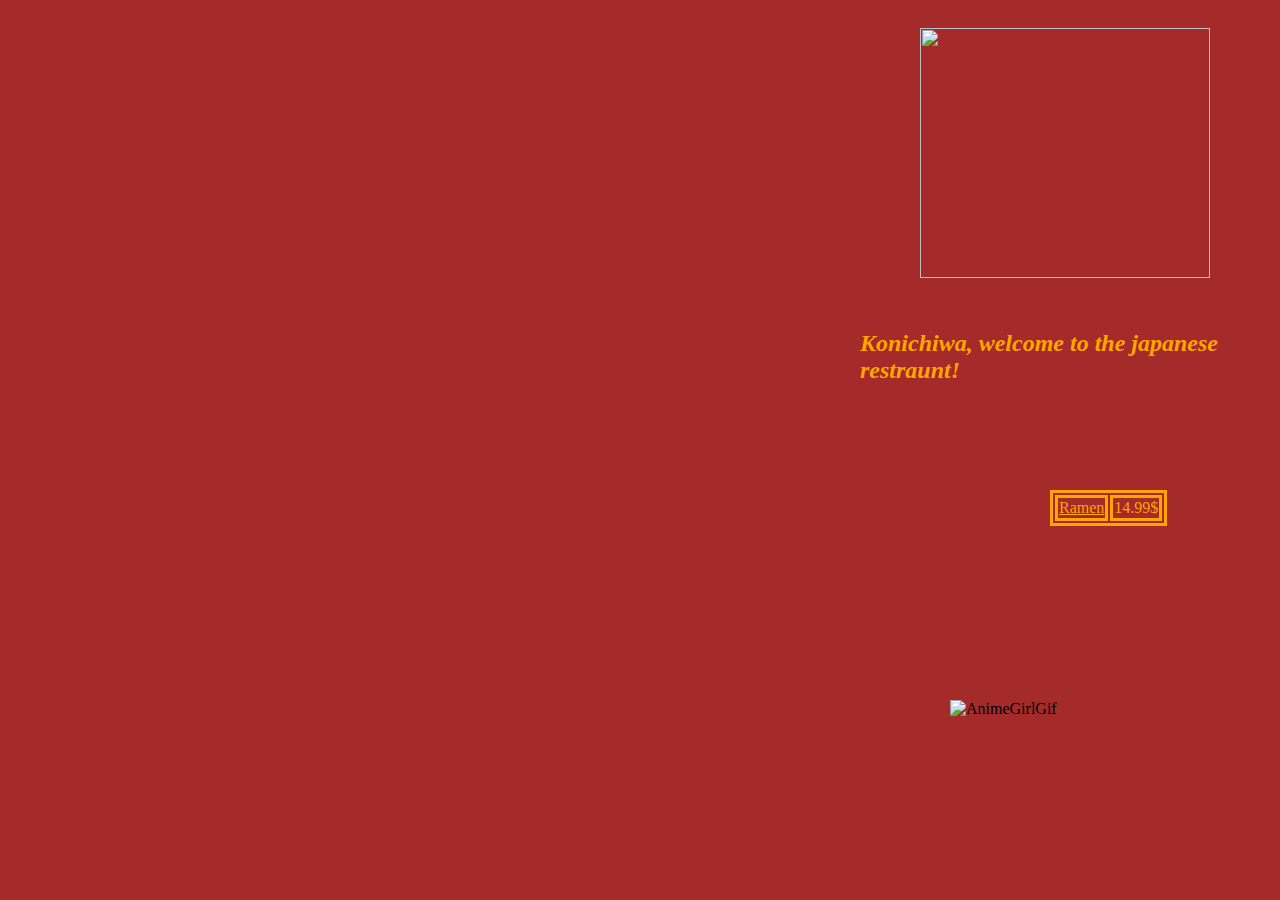
==== index.html @ f05cfa14 "Rename Main.html to index.html" ====
<!DOCTYPE html>
<html lang="en">
<head>
    <link rel="stylesheet" href="TastyStyles.css"
    <meta charset="UTF-8">
    <meta http-equiv="X-UA-Compatible" content="IE=edge">
    <meta name="viewport" content="width=device-width, initial-scale=1.0">
    <title>Main page</title>
</head>
<body>
    <header>
    <img id="logo" src="https://c.tenor.com/7WI6VHJStTQAAAAi/famous-noodles.gif"  loop=infinite>
    </header>

    <nav class="navigation">
        <h2><i>Konichiwa, welcome to the japanese restraunt!</i></h2>
      <!--  <strong><a href="Ramen.html">Ramen</a></strong> -->
    </nav>

    
        <table id="menu">
            <tr>
                <td><a class="LinkMenu" href="file:///C:/Users/Dagon/Desktop/ProgProjects/Repo/Project%20Recipes/Ramen.html">Ramen</a></td>
                <td>14.99$</td>
            
            </tr>
        </table>
    
        <div id="AnimeGif">
            <img src="https://c.tenor.com/SHkD31YZVsoAAAAi/jinx-flipzflops.gif" alt="AnimeGirlGif" loop=infinite>
        </div>

    
    

</body>
</html>
---- TastyStyles.css ----
#logo {
    position: absolute;
    left: 900px;
    width: 290px;
    height: 250px;
    margin: 20px;
}

header {
    text-align: center;
    color: royalblue;
}

.navigation {
    color: orange;
    position: absolute;
    margin: 10px;
    top: 300px;
    left: 850px;
}

h1 {
    text-align: center;
}

body {
    background-color: brown;
}

.ramen_page {
    color: orange;
}

.ramen_img {
    position: absolute;
    left: 760px;
    height: 350px;
    width: 500px;
}

#ramen_reciepe {
    text-align: center;
    color: orange;
    position: absolute;
    top: 600px;
    left: 20px;
}

#end_ramen {
    color: orange;
    text-align: center;
    position: absolute;
    top: 650px;
    left: 1540px;
}

.ramen_description {
    margin: 25px;
    position: absolute;
    top: 440px;
    text-align: center;
    color: orange;
}

#ramen_cooking {
    color: orange;
    position: absolute;
    text-align: center;
    top: 650px;
    left: 660px;
}


table, th, td {
    border:3px solid rgb(255, 165, 0);
  }

  #menu {
      position: absolute;
      top: 490px;
      left: 1050px;
      color: orange;
  }

  .LinkMenu {
    color: orange;
  }

  #AnimeGif {
    position: absolute;
    top:  700px;
    left: 950px;
  }

  #pancakes_logo {
      color: orange;
      position: absolute;
      left: 700px;
      text-align: center;
  }

  #wallpaper {
        background-color: orange;
        color: rgb(214, 149, 27);
  }

  #content {
      color: orange;
      position: absolute;
      text-align: center;
      top: 600px;
      left: 570px;
  }

  .ToMainPage {
      color: orangered;
      position: absolute;
      top: 950px;
  }
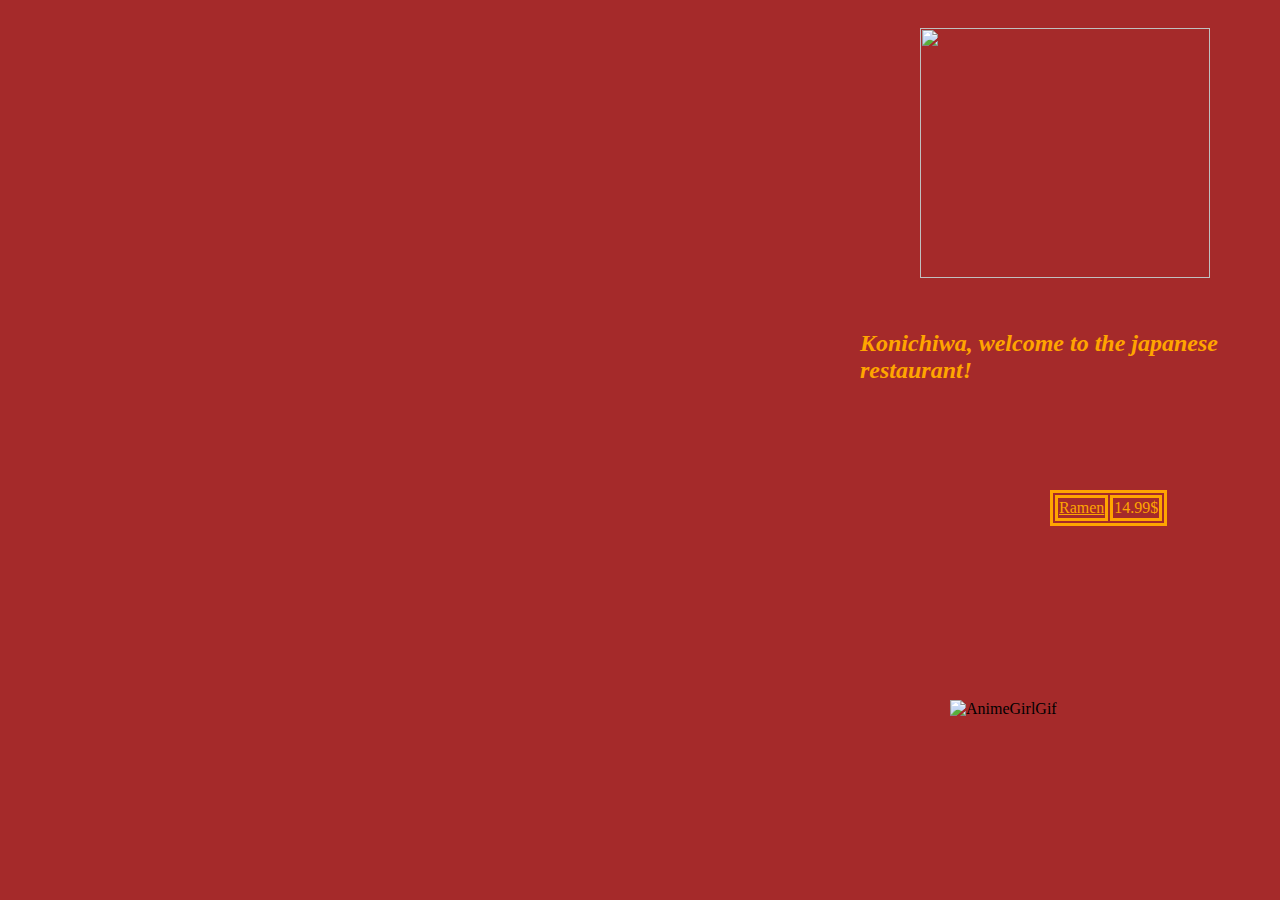
==== commit 78db37e0: "Update index.html" ====
--- a/index.html
+++ b/index.html
@@ -13,14 +13,14 @@
     </header>
 
     <nav class="navigation">
-        <h2><i>Konichiwa, welcome to the japanese restraunt!</i></h2>
+        <h2><i>Konichiwa, welcome to the japanese restaurant!</i></h2>
       <!--  <strong><a href="Ramen.html">Ramen</a></strong> -->
     </nav>
 
     
         <table id="menu">
             <tr>
-                <td><a class="LinkMenu" href="file:///C:/Users/Dagon/Desktop/ProgProjects/Repo/Project%20Recipes/Ramen.html">Ramen</a></td>
+                <td><a class="LinkMenu" href="Ramen.html">Ramen</a></td>
                 <td>14.99$</td>
             
             </tr>
--- a/TastyStyles.css
+++ b/TastyStyles.css
@@ -105,7 +105,7 @@
   }
 
   #content {
-      color: orange;
+      color: orangered;
       position: absolute;
       text-align: center;
       top: 600px;
@@ -118,4 +118,4 @@
       top: 950px;
   }
 
- + 
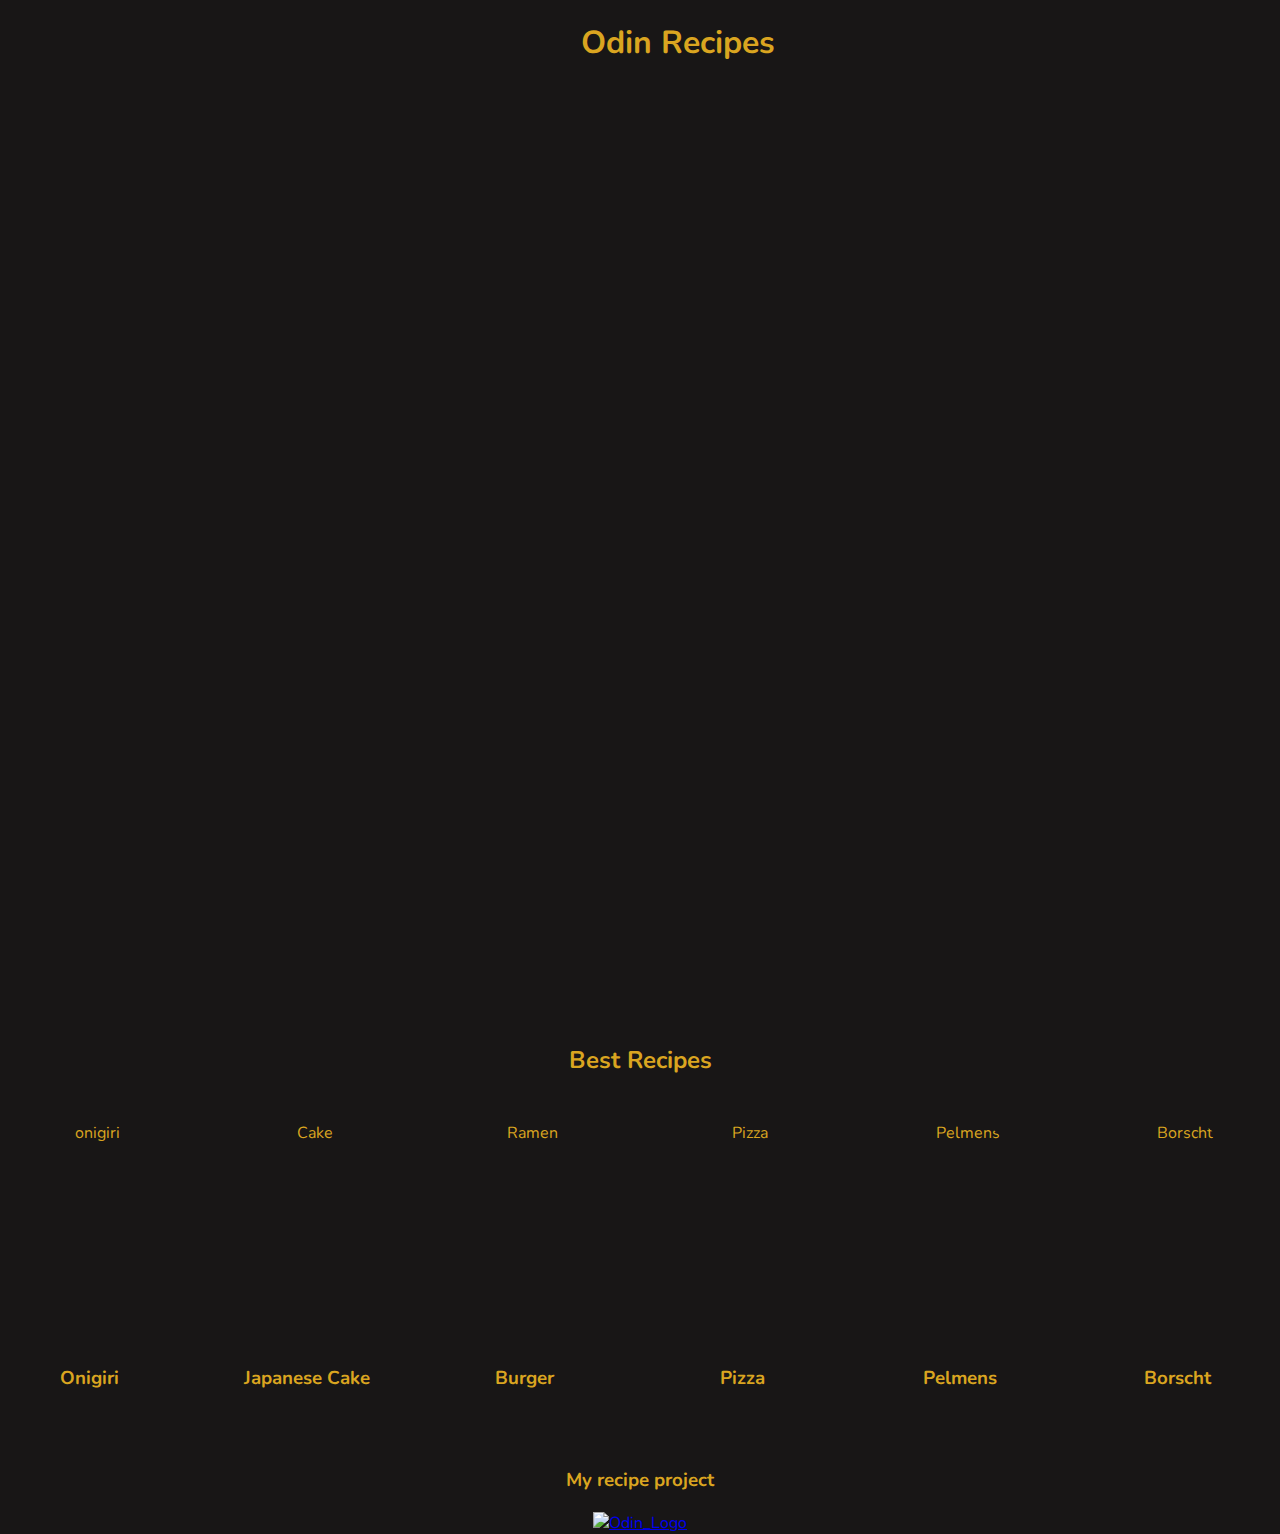
==== commit 5852f1a2: "Add files via upload" ====
--- a/index.html
+++ b/index.html
@@ -1,37 +1,106 @@
 <!DOCTYPE html>
 <html lang="en">
 <head>
-    <link rel="stylesheet" href="TastyStyles.css"
+    <link href="https://fonts.googleapis.com/css2?family=Nunito:wght@300&display=swap" rel="stylesheet"> 
+    <link rel="stylesheet" href="styles.css"
     <meta charset="UTF-8">
     <meta http-equiv="X-UA-Compatible" content="IE=edge">
     <meta name="viewport" content="width=device-width, initial-scale=1.0">
-    <title>Main page</title>
+    <title>Recipes</title>
 </head>
 <body>
+    
+
     <header>
-    <img id="logo" src="https://c.tenor.com/7WI6VHJStTQAAAAi/famous-noodles.gif"  loop=infinite>
+        <h1 id="head_text" >Odin Recipes</h1>
+        
     </header>
 
-    <nav class="navigation">
-        <h2><i>Konichiwa, welcome to the japanese restaurant!</i></h2>
-      <!--  <strong><a href="Ramen.html">Ramen</a></strong> -->
-    </nav>
+
+    <div id="transfer" > </div>
+   
+
+    <div id="list" >
+
+
+        <h2 id="text_list" >Best Recipes</h2>
+
+        <div class="container">
+            
+            <div class="block">
+                <img class="food" src="https://external-content.duckduckgo.com/iu/?u=https%3A%2F%2Ffood-fanatic-res.cloudinary.com%2Fiu%2Fs--OSJQxBb1--%2Ft_full%2Fcs_srgb%2Cf_auto%2Cfl_strip_profile.lossy%2Cq_auto%3A420%2Fv1491233141%2Fonigiri-image.jpg&f=1&nofb=1" alt="onigiri">
+                <h3 class="name_recipe">Onigiri</h3>
+                
+                <!--
+                <strong class="ingridients">Ingredients:</strong>
+                <ul>
+                   <li>3 eggs</li>
+                   <li>3/4 cup sugar</li>
+                   <li>1/2 cup plain flour</li>
+                   <li>teaspoons of milk</li>
+                   <li>1/4 stick of unsalted butter</li>
+                   <li>1/4 cup water</li>
+                   <li>2 tablespoon sugar</li>
+                   <li>1 cup fresh whipping cream </li>
+                   <li>1 tablespoon, plus 1 teaspoon of sugar</li>
+                   <li>1 carton of fresh strawberries </li>
+                </ul>
+
+                <h3>Instructions:</h3>
+
+                <ol>
+                    <li>Heat the oven to 340 degrees Fahrenheit. Line a 7-inch round cake tin with parchment paper and set it aside. </li>
+                    <li>Separate the egg yolk and egg whites. Place the egg whites in an electric mixer and gradually (at three different times) add the sugar into the mixer bowl.</li>
+                    <li>Beat the egg whites and sugar until stiff peaks form. Combine the egg yolks through the egg white mixture.</li>
+                    <li>Fold the sifted flour through the egg mixture three to four times.</li>
+                    <li>In a small bowl, mix the milk and melted butter together. Take a small amount of the egg white mixture, put it into the milk and butter bowl and mix, and then add it into the egg white mixture and mix it all.</li>
+                    <li>Pour the mixture into the 18-centimeter-lined round cake tin. Bake for about 40 minutes or until cooked when tested with a skewer. If a skewer comes out clean, the cake is ready. Turn the oven off and remove the cake tin.</li>
+                    <li>Drop the cake tin onto the kitchen bench from 10 centimeters (4 inches) high. Cool it in the tin for 5 minutes, then turn onto a wire rack upside down. Turn it back and remove the parchment paper. Let it cool completely.</li>
+                    <li>Wrap the cake with cling wrap and leave it at room temperature overnight.</li>
+                    <li>Slice the cake horizontally into one slab </li>
+                    <li>Combine water and sugar to make syrup. Brush the syrup on the two cut sides of the cake. Whip the cream and spread it on both sides of the sponge cake. </li>
+                    <li>Decorate with sliced strawberries and spread more whipped cream over the strawberries. Top with the other side of the cake and spread whipped cream over the whole cake.</li>
+                    <li>Decorate with strawberries and raspberries or your choice of decorations.</li> -->
+                </ol>
+            </div>
+           
+            <div class="block">
+                <img class="food" src="https://drivemehungry.com/wp-content/uploads/2020/11/japanese-strawberry-shortcake-6.jpg" alt="Cake">
+                <h3 class="name_recipe">Japanese Cake</h3>    
+            </div>
+            
+            <div class="block">
+                <img class="food" src="https://content.jdmagicbox.com/comp/mandya/f6/9999p8232.8232.190621072738.c1f6/catalogue/the-best-food-shop-mandya-fast-food-0vfymr8tuf.jpg" alt="Ramen">
+                <h3 class="name_recipe">Burger</h3>  
+            </div>
+
+            <div class="block" >
+                <img class="food" src="https://external-content.duckduckgo.com/iu/?u=https%3A%2F%2Fwww.wilton.com%2Fdw%2Fimage%2Fv2%2FAAWA_PRD%2Fon%2Fdemandware.static%2F-%2FSites-wilton-project-master%2Fdefault%2Fdw141e010b%2Fimages%2Fproject%2FWLRECIP-8636%2Fsupreme-pizza-recipe.jpg%3Fsw%3D800%26sh%3D800&f=1&nofb=1" alt="Pizza">
+                <h3 class="name_recipe">Pizza</h3>
+            </div>
+
+            <div class="block" >
+                <img class="food" src="https://external-content.duckduckgo.com/iu/?u=http%3A%2F%2Fifoodblogger.com%2Fwp-content%2Fuploads%2F2017%2F02%2FTraditional-Pelmeni-Recipe-720-1-1.jpg&f=1&nofb=1" alt="Pelmens">
+                <h3 class="name_recipe">Pelmens</h3>
+            </div>
+
+            <div class="block" >
+                <img class="food" src="https://external-content.duckduckgo.com/iu/?u=https%3A%2F%2Fwww.willcookforsmiles.com%2Fwp-content%2Fuploads%2F2018%2F10%2FRussian-Borscht.jpg&f=1&nofb=1" alt="Borscht">
+                <h3 class="name_recipe">Borscht</h3>
+            </div>
+           
+        </div>
+            
+   
+    </div>
 
     
-        <table id="menu">
-            <tr>
-                <td><a class="LinkMenu" href="Ramen.html">Ramen</a></td>
-                <td>14.99$</td>
-            
-            </tr>
-        </table>
-    
-        <div id="AnimeGif">
-            <img src="https://c.tenor.com/SHkD31YZVsoAAAAi/jinx-flipzflops.gif" alt="AnimeGirlGif" loop=infinite>
-        </div>
-
-    
+    <div id="ending">
+        <h3 id="textLogo" >My recipe project</h3>
+        <a href="https://www.theodinproject.com/lessons/foundations-recipes"> <img id="logo" src="file:///C:/Users/Dagon/Desktop/ProgProjects/Repo/Recipes/images/theOdinProject.png" alt="Odin_Logo" </a>
+        
+    </div>
     
 
 </body>
-</html>
+</html>--- a/styles.css
+++ b/styles.css
@@ -0,0 +1,70 @@
+body {
+    font-family: 'Nunito', sans-serif; margin: 0;
+    background-color:rgb(24, 22, 22);
+    color: goldenrod;
+/*
+    height: 100vh;
+    margin: 0;
+    background-image: url(file:///C:/Users/Dagon/Downloads/pexels-lisa-fotios-776538.jpg);
+    background-position: center;
+    background-size: cover;
+    */
+}
+
+header { background-color: rgb(24, 22, 22); margin: 0;  }
+
+#head_text{ text-align: center; color: goldenrod; padding-left: 6%}
+
+#underline { height: 4vw; padding-left: 37%; padding-right: 25%; color: white;}
+
+
+
+#transfer{
+    width: 100vw;
+    height: 100vh;
+    margin: 0;
+    background-image: url(file:///C:/Users/Dagon/Downloads/pexels-lisa-fotios-776538.jpg);
+    background-position: center;
+    background-size: cover; }
+
+#img_transfer{ height: 100vh;;  margin: 0; background-position: center; background-size: cover; }  
+
+
+
+#list { background-color: rgb(24, 22, 22); }
+
+#text_list {
+    color: goldenrod;
+    font-family: 'Nunito', sans-serif;
+    text-align: center;
+    padding-top: 3%;
+   
+}
+
+
+.container {
+    display: flex;
+    flex-direction: row;
+    flex-wrap: wrap;
+    gap: 3vw;
+}
+
+.block {margin: 2vw; text-align: center;}
+
+.food {display: flex; flex-direction: row; border-radius: 40%; height: 25vh; width: 10vw; }
+
+.name_recipe {
+    color: goldenrod;
+    text-align: center;
+}
+
+.ingridients { color: goldenrod;  }
+
+#ending {text-align: center; padding-top: 1%;}
+
+#logo {
+    width: 23vw;
+    height: 19vh;
+}    
+
+#textLogo { text-align: center; }
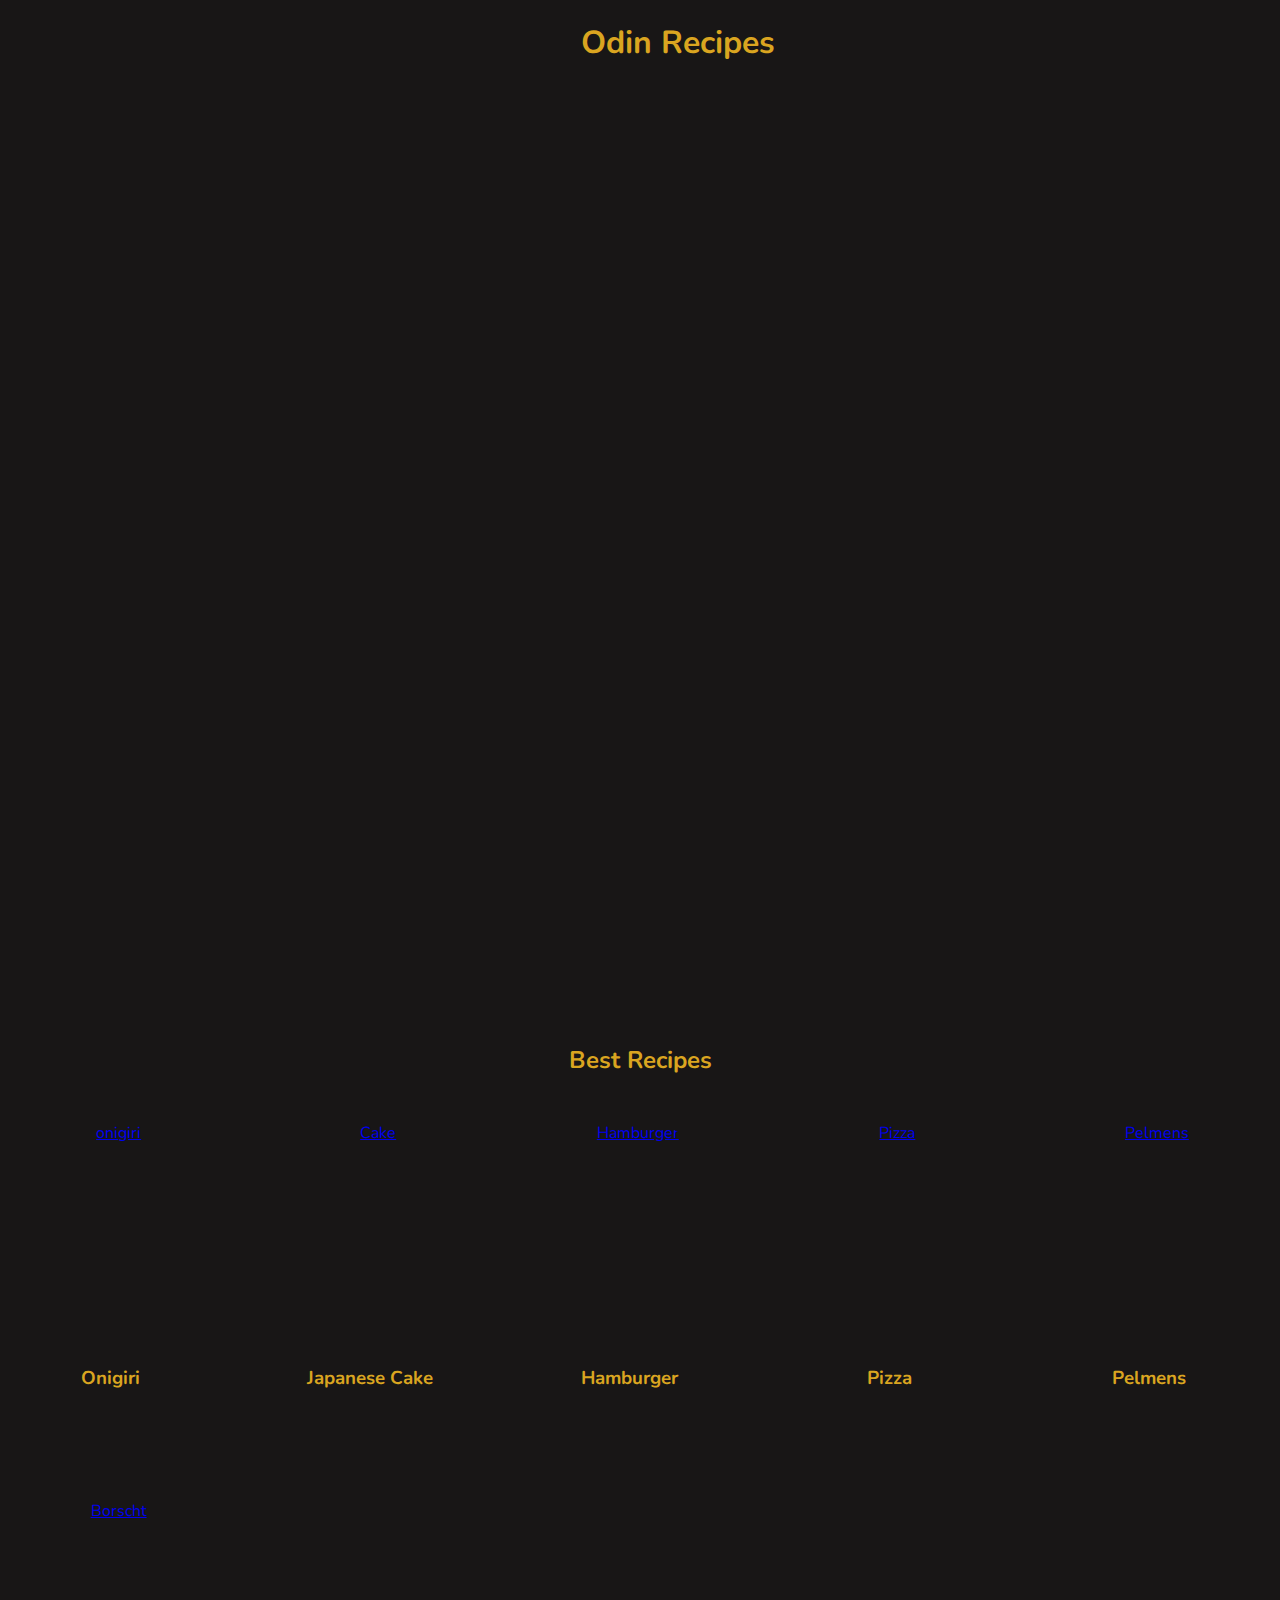
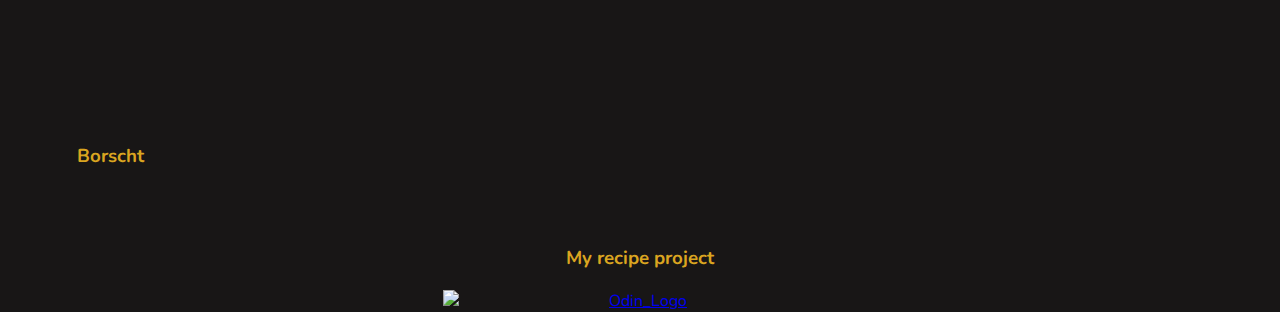
==== commit bca9aa4c: "Update index.html" ====
--- a/index.html
+++ b/index.html
@@ -28,79 +28,45 @@
         <div class="container">
             
             <div class="block">
-                <img class="food" src="https://external-content.duckduckgo.com/iu/?u=https%3A%2F%2Ffood-fanatic-res.cloudinary.com%2Fiu%2Fs--OSJQxBb1--%2Ft_full%2Fcs_srgb%2Cf_auto%2Cfl_strip_profile.lossy%2Cq_auto%3A420%2Fv1491233141%2Fonigiri-image.jpg&f=1&nofb=1" alt="onigiri">
+               <a href="https://en.wikipedia.org/wiki/Onigiri"> <img class="food" src="https://external-content.duckduckgo.com/iu/?u=https%3A%2F%2Ffood-fanatic-res.cloudinary.com%2Fiu%2Fs--OSJQxBb1--%2Ft_full%2Fcs_srgb%2Cf_auto%2Cfl_strip_profile.lossy%2Cq_auto%3A420%2Fv1491233141%2Fonigiri-image.jpg&f=1&nofb=1" alt="onigiri"> </a>
                 <h3 class="name_recipe">Onigiri</h3>
-                
-                <!--
-                <strong class="ingridients">Ingredients:</strong>
-                <ul>
-                   <li>3 eggs</li>
-                   <li>3/4 cup sugar</li>
-                   <li>1/2 cup plain flour</li>
-                   <li>teaspoons of milk</li>
-                   <li>1/4 stick of unsalted butter</li>
-                   <li>1/4 cup water</li>
-                   <li>2 tablespoon sugar</li>
-                   <li>1 cup fresh whipping cream </li>
-                   <li>1 tablespoon, plus 1 teaspoon of sugar</li>
-                   <li>1 carton of fresh strawberries </li>
-                </ul>
-
-                <h3>Instructions:</h3>
-
-                <ol>
-                    <li>Heat the oven to 340 degrees Fahrenheit. Line a 7-inch round cake tin with parchment paper and set it aside. </li>
-                    <li>Separate the egg yolk and egg whites. Place the egg whites in an electric mixer and gradually (at three different times) add the sugar into the mixer bowl.</li>
-                    <li>Beat the egg whites and sugar until stiff peaks form. Combine the egg yolks through the egg white mixture.</li>
-                    <li>Fold the sifted flour through the egg mixture three to four times.</li>
-                    <li>In a small bowl, mix the milk and melted butter together. Take a small amount of the egg white mixture, put it into the milk and butter bowl and mix, and then add it into the egg white mixture and mix it all.</li>
-                    <li>Pour the mixture into the 18-centimeter-lined round cake tin. Bake for about 40 minutes or until cooked when tested with a skewer. If a skewer comes out clean, the cake is ready. Turn the oven off and remove the cake tin.</li>
-                    <li>Drop the cake tin onto the kitchen bench from 10 centimeters (4 inches) high. Cool it in the tin for 5 minutes, then turn onto a wire rack upside down. Turn it back and remove the parchment paper. Let it cool completely.</li>
-                    <li>Wrap the cake with cling wrap and leave it at room temperature overnight.</li>
-                    <li>Slice the cake horizontally into one slab </li>
-                    <li>Combine water and sugar to make syrup. Brush the syrup on the two cut sides of the cake. Whip the cream and spread it on both sides of the sponge cake. </li>
-                    <li>Decorate with sliced strawberries and spread more whipped cream over the strawberries. Top with the other side of the cake and spread whipped cream over the whole cake.</li>
-                    <li>Decorate with strawberries and raspberries or your choice of decorations.</li> -->
-                </ol>
             </div>
            
             <div class="block">
-                <img class="food" src="https://drivemehungry.com/wp-content/uploads/2020/11/japanese-strawberry-shortcake-6.jpg" alt="Cake">
+             <a href="https://en.wikipedia.org/wiki/Shortcake">   <img class="food" src="https://www.foodelicacy.com/wp-content/uploads/2021/10/strawberry-shortcake-12.jpg" alt="Cake"> </a>
                 <h3 class="name_recipe">Japanese Cake</h3>    
             </div>
             
             <div class="block">
-                <img class="food" src="https://content.jdmagicbox.com/comp/mandya/f6/9999p8232.8232.190621072738.c1f6/catalogue/the-best-food-shop-mandya-fast-food-0vfymr8tuf.jpg" alt="Ramen">
-                <h3 class="name_recipe">Burger</h3>  
+              <a href="https://en.wikipedia.org/wiki/Hamburger">  <img class="food" src="https://content.jdmagicbox.com/comp/mandya/f6/9999p8232.8232.190621072738.c1f6/catalogue/the-best-food-shop-mandya-fast-food-0vfymr8tuf.jpg" alt="Hamburger"> </a>
+                <h3 class="name_recipe">Hamburger</h3>  
             </div>
 
             <div class="block" >
-                <img class="food" src="https://external-content.duckduckgo.com/iu/?u=https%3A%2F%2Fwww.wilton.com%2Fdw%2Fimage%2Fv2%2FAAWA_PRD%2Fon%2Fdemandware.static%2F-%2FSites-wilton-project-master%2Fdefault%2Fdw141e010b%2Fimages%2Fproject%2FWLRECIP-8636%2Fsupreme-pizza-recipe.jpg%3Fsw%3D800%26sh%3D800&f=1&nofb=1" alt="Pizza">
+              <a href="https://en.wikipedia.org/wiki/Pizza">  <img class="food" src="https://external-content.duckduckgo.com/iu/?u=https%3A%2F%2Fwww.wilton.com%2Fdw%2Fimage%2Fv2%2FAAWA_PRD%2Fon%2Fdemandware.static%2F-%2FSites-wilton-project-master%2Fdefault%2Fdw141e010b%2Fimages%2Fproject%2FWLRECIP-8636%2Fsupreme-pizza-recipe.jpg%3Fsw%3D800%26sh%3D800&f=1&nofb=1" alt="Pizza"> </a>
                 <h3 class="name_recipe">Pizza</h3>
             </div>
 
             <div class="block" >
-                <img class="food" src="https://external-content.duckduckgo.com/iu/?u=http%3A%2F%2Fifoodblogger.com%2Fwp-content%2Fuploads%2F2017%2F02%2FTraditional-Pelmeni-Recipe-720-1-1.jpg&f=1&nofb=1" alt="Pelmens">
+              <a href="https://fr.wikipedia.org/wiki/Pelmeni">  <img class="food" src="https://external-content.duckduckgo.com/iu/?u=http%3A%2F%2Fifoodblogger.com%2Fwp-content%2Fuploads%2F2017%2F02%2FTraditional-Pelmeni-Recipe-720-1-1.jpg&f=1&nofb=1" alt="Pelmens"> </a>
                 <h3 class="name_recipe">Pelmens</h3>
             </div>
 
             <div class="block" >
-                <img class="food" src="https://external-content.duckduckgo.com/iu/?u=https%3A%2F%2Fwww.willcookforsmiles.com%2Fwp-content%2Fuploads%2F2018%2F10%2FRussian-Borscht.jpg&f=1&nofb=1" alt="Borscht">
+              <a href="https://en.wikipedia.org/wiki/Borscht"> <img class="food" src="https://external-content.duckduckgo.com/iu/?u=https%3A%2F%2Fwww.willcookforsmiles.com%2Fwp-content%2Fuploads%2F2018%2F10%2FRussian-Borscht.jpg&f=1&nofb=1" alt="Borscht"> </a>
                 <h3 class="name_recipe">Borscht</h3>
             </div>
            
         </div>
             
-   
     </div>
 
     
     <div id="ending">
         <h3 id="textLogo" >My recipe project</h3>
-        <a href="https://www.theodinproject.com/lessons/foundations-recipes"> <img id="logo" src="file:///C:/Users/Dagon/Desktop/ProgProjects/Repo/Recipes/images/theOdinProject.png" alt="Odin_Logo" </a>
-        
+        <a href="https://www.theodinproject.com/lessons/foundations-recipes"> <img id="logo" src="file:///C:/Users/Dagon/Desktop/ProgProjects/Repo/Recipes/images/theOdinProject.png" alt="Odin_Logo" </a>  
     </div>
     
 
 </body>
-</html>+</html>
--- a/styles.css
+++ b/styles.css
@@ -2,13 +2,6 @@
     font-family: 'Nunito', sans-serif; margin: 0;
     background-color:rgb(24, 22, 22);
     color: goldenrod;
-/*
-    height: 100vh;
-    margin: 0;
-    background-image: url(file:///C:/Users/Dagon/Downloads/pexels-lisa-fotios-776538.jpg);
-    background-position: center;
-    background-size: cover;
-    */
 }
 
 header { background-color: rgb(24, 22, 22); margin: 0;  }
@@ -49,9 +42,9 @@
     gap: 3vw;
 }
 
-.block {margin: 2vw; text-align: center;}
+.block {margin: 2%; text-align: center;}
 
-.food {display: flex; flex-direction: row; border-radius: 40%; height: 25vh; width: 10vw; }
+.food {display: flex; flex-direction: row; border-radius: 40%; height: 25vh; width: 10vw; min-width: 170px; min-height: 200px;  }
 
 .name_recipe {
     color: goldenrod;
@@ -65,6 +58,20 @@
 #logo {
     width: 23vw;
     height: 19vh;
+    min-width: 395px;
+
 }    
 
 #textLogo { text-align: center; }
+
+
+@media screen and (max-width:385px){
+    .food {
+        height: 120px; width: 200px; padding-left: 40%; padding-right: 40%; 
+    }
+    .name_recipe {
+        padding-left: 70%;
+    }
+
+}
+
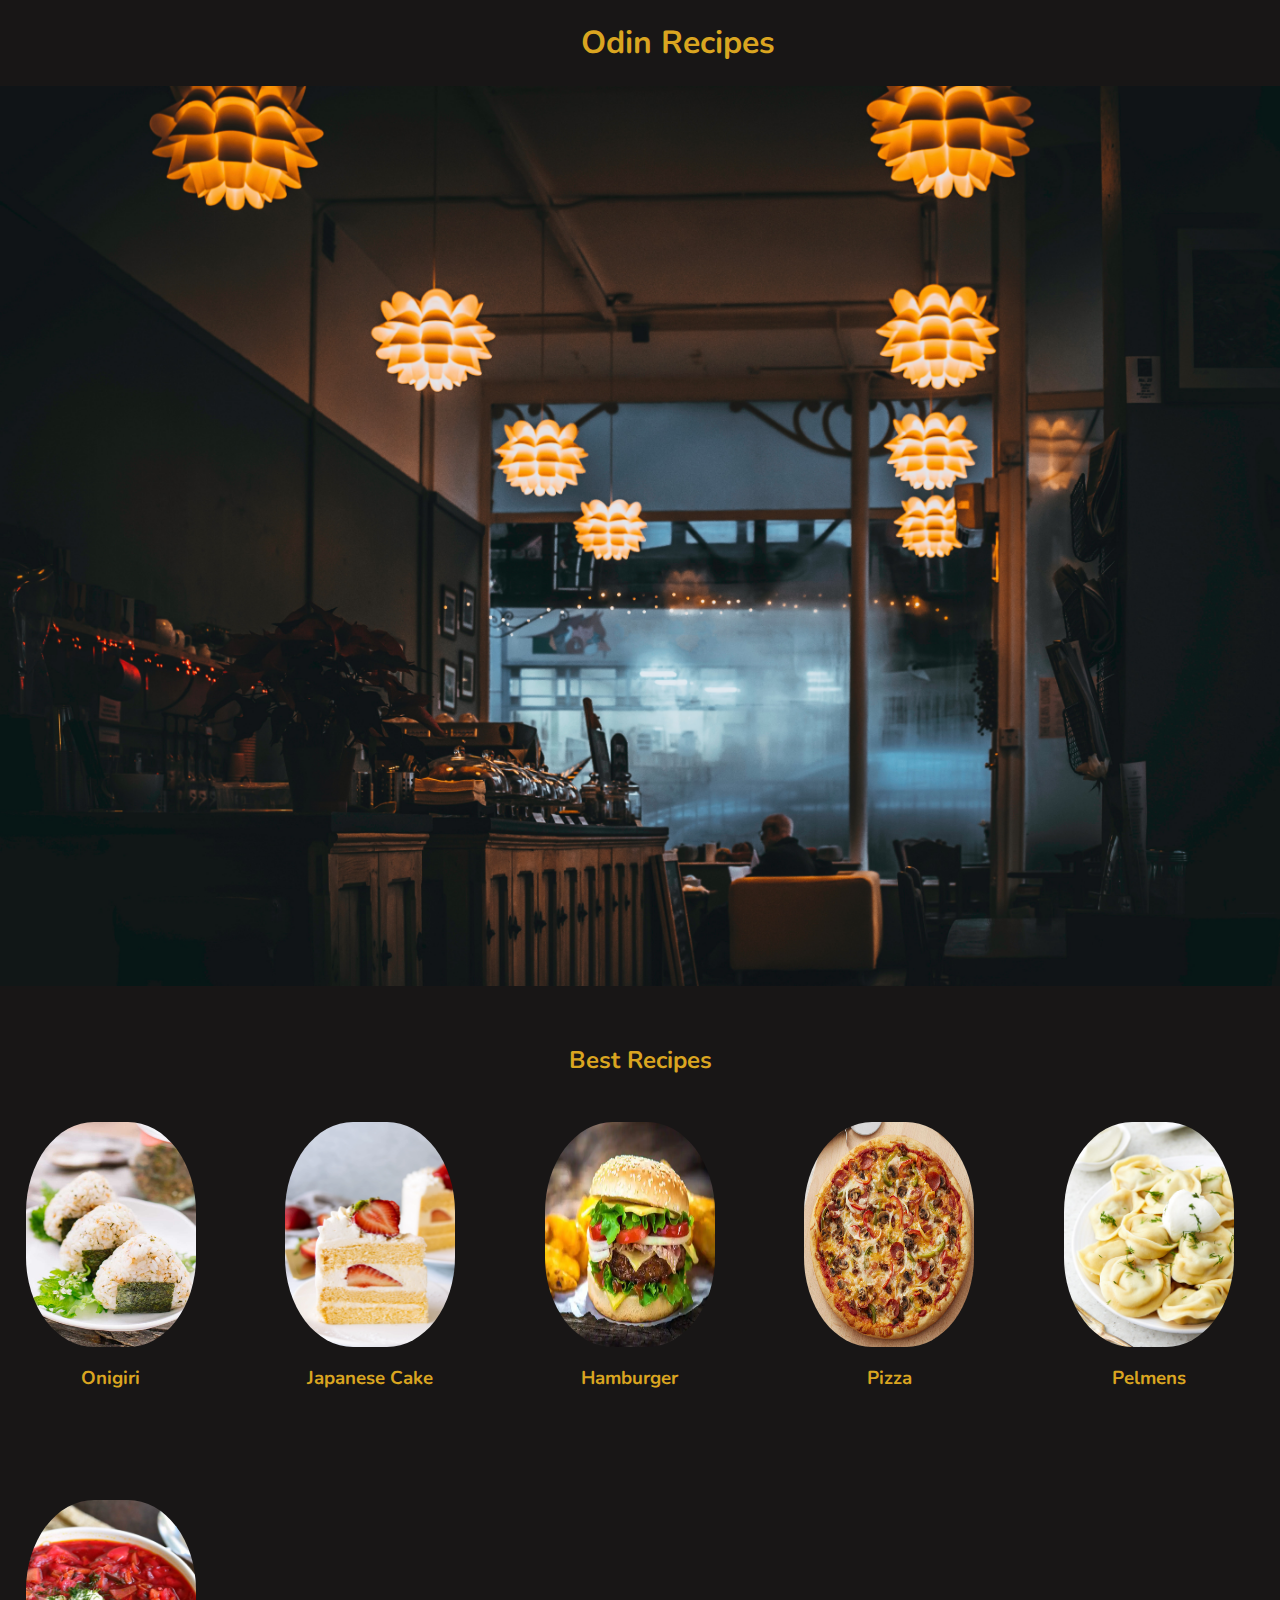
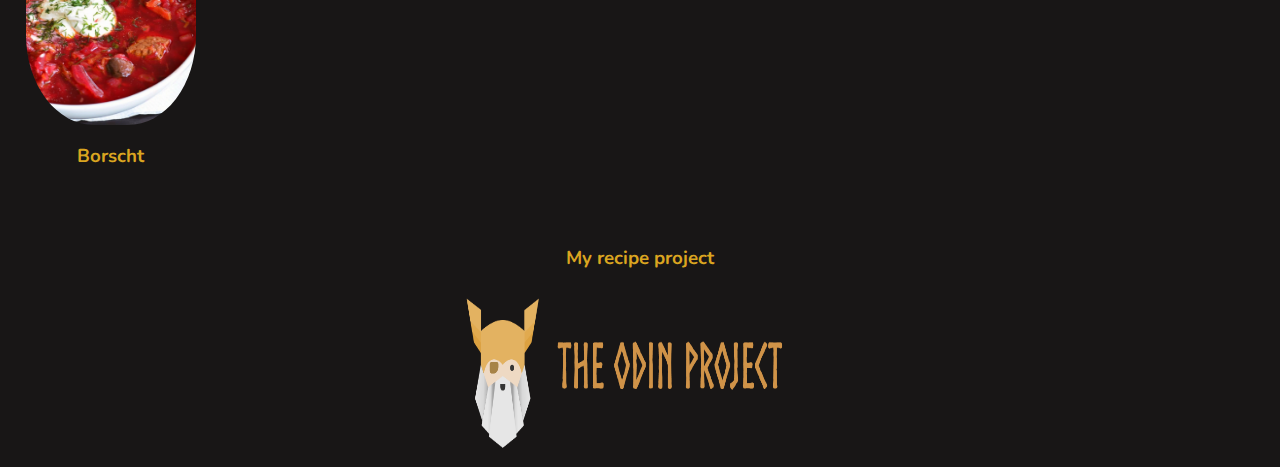
==== commit 18ecb34c: "Update index.html" ====
--- a/index.html
+++ b/index.html
@@ -28,32 +28,32 @@
         <div class="container">
             
             <div class="block">
-               <a href="https://en.wikipedia.org/wiki/Onigiri"> <img class="food" src="https://external-content.duckduckgo.com/iu/?u=https%3A%2F%2Ffood-fanatic-res.cloudinary.com%2Fiu%2Fs--OSJQxBb1--%2Ft_full%2Fcs_srgb%2Cf_auto%2Cfl_strip_profile.lossy%2Cq_auto%3A420%2Fv1491233141%2Fonigiri-image.jpg&f=1&nofb=1" alt="onigiri"> </a>
+               <a href="https://en.wikipedia.org/wiki/Onigiri"> <img class="food" src="images/onigiri-image-757164440.jpg" alt="onigiri"> </a>
                 <h3 class="name_recipe">Onigiri</h3>
             </div>
            
             <div class="block">
-             <a href="https://en.wikipedia.org/wiki/Shortcake">   <img class="food" src="https://www.foodelicacy.com/wp-content/uploads/2021/10/strawberry-shortcake-12.jpg" alt="Cake"> </a>
+             <a href="https://en.wikipedia.org/wiki/Shortcake">   <img class="food" src="images/strawberry-shortcake-12.webp" alt="Cake"> </a>
                 <h3 class="name_recipe">Japanese Cake</h3>    
             </div>
             
             <div class="block">
-              <a href="https://en.wikipedia.org/wiki/Hamburger">  <img class="food" src="https://content.jdmagicbox.com/comp/mandya/f6/9999p8232.8232.190621072738.c1f6/catalogue/the-best-food-shop-mandya-fast-food-0vfymr8tuf.jpg" alt="Hamburger"> </a>
+              <a href="https://en.wikipedia.org/wiki/Hamburger">  <img class="food" src="images/the-best-food-shop-mandya-fast-food-0vfymr8tuf.webp" alt="Hamburger"> </a>
                 <h3 class="name_recipe">Hamburger</h3>  
             </div>
 
             <div class="block" >
-              <a href="https://en.wikipedia.org/wiki/Pizza">  <img class="food" src="https://external-content.duckduckgo.com/iu/?u=https%3A%2F%2Fwww.wilton.com%2Fdw%2Fimage%2Fv2%2FAAWA_PRD%2Fon%2Fdemandware.static%2F-%2FSites-wilton-project-master%2Fdefault%2Fdw141e010b%2Fimages%2Fproject%2FWLRECIP-8636%2Fsupreme-pizza-recipe.jpg%3Fsw%3D800%26sh%3D800&f=1&nofb=1" alt="Pizza"> </a>
+              <a href="https://en.wikipedia.org/wiki/Pizza">  <img class="food" src="images/supreme-pizza-recipe-956011732.jpg" alt="Pizza"> </a>
                 <h3 class="name_recipe">Pizza</h3>
             </div>
 
             <div class="block" >
-              <a href="https://fr.wikipedia.org/wiki/Pelmeni">  <img class="food" src="https://external-content.duckduckgo.com/iu/?u=http%3A%2F%2Fifoodblogger.com%2Fwp-content%2Fuploads%2F2017%2F02%2FTraditional-Pelmeni-Recipe-720-1-1.jpg&f=1&nofb=1" alt="Pelmens"> </a>
+              <a href="https://fr.wikipedia.org/wiki/Pelmeni">  <img class="food" src="images/Traditional-Pelmeni-Recipe-720-1-1-1936322485.jpg" alt="Pelmens"> </a>
                 <h3 class="name_recipe">Pelmens</h3>
             </div>
 
             <div class="block" >
-              <a href="https://en.wikipedia.org/wiki/Borscht"> <img class="food" src="https://external-content.duckduckgo.com/iu/?u=https%3A%2F%2Fwww.willcookforsmiles.com%2Fwp-content%2Fuploads%2F2018%2F10%2FRussian-Borscht.jpg&f=1&nofb=1" alt="Borscht"> </a>
+              <a href="https://en.wikipedia.org/wiki/Borscht"> <img class="food" src="images/Russian-Borscht-1683290304.jpg" alt="Borscht"> </a>
                 <h3 class="name_recipe">Borscht</h3>
             </div>
            
@@ -64,7 +64,7 @@
     
     <div id="ending">
         <h3 id="textLogo" >My recipe project</h3>
-        <a href="https://www.theodinproject.com/lessons/foundations-recipes"> <img id="logo" src="file:///C:/Users/Dagon/Desktop/ProgProjects/Repo/Recipes/images/theOdinProject.png" alt="Odin_Logo" </a>  
+        <a href="https://www.theodinproject.com/lessons/foundations-recipes"> <img id="logo" src="images/theOdinProject.png" alt="Odin_Logo" </a>  
     </div>
     
 
--- a/styles.css
+++ b/styles.css
@@ -16,7 +16,7 @@
     width: 100vw;
     height: 100vh;
     margin: 0;
-    background-image: url(file:///C:/Users/Dagon/Downloads/pexels-lisa-fotios-776538.jpg);
+    background-image: url(images/pexels-lisa-fotios-776538.jpg);
     background-position: center;
     background-size: cover; }
 
